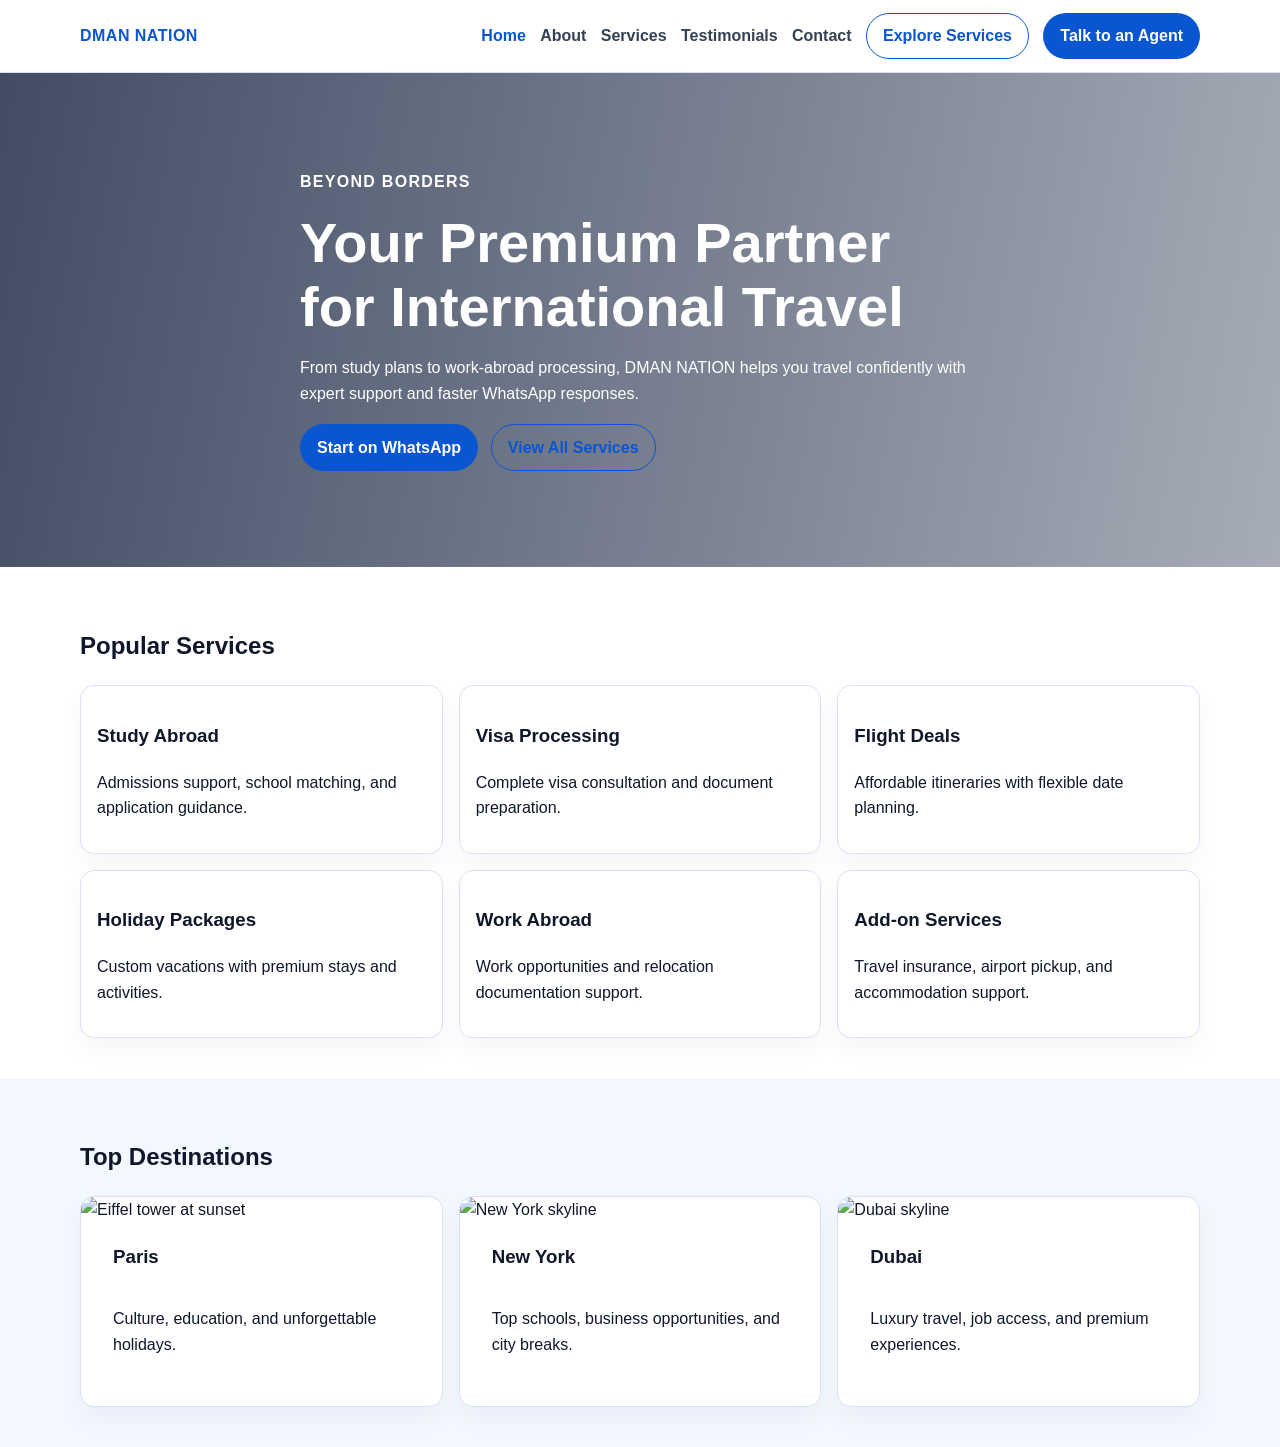
==== index.html @ 33dfa58e "Build DMAN NATION multi-page travel website" ====
<!DOCTYPE html>
<html lang="en">
<head>
  <meta charset="UTF-8" />
  <meta name="viewport" content="width=device-width, initial-scale=1.0" />
  <title>DMAN NATION | Beyond Borders</title>
  <link rel="preconnect" href="https://images.unsplash.com" />
  <link rel="stylesheet" href="styles.css" />
</head>
<body>
  <header class="site-header">
    <div class="container nav-wrap">
      <a class="brand" href="index.html">DMAN NATION</a>
      <button class="menu-toggle" aria-expanded="false" aria-controls="mobile-menu" aria-label="Toggle menu">☰</button>
      <nav id="mobile-menu" class="site-nav">
        <a href="index.html" class="active">Home</a>
        <a href="about.html">About</a>
        <a href="services.html">Services</a>
        <a href="testimonials.html">Testimonials</a>
        <a href="contact.html">Contact</a>
        <a class="btn btn-outline" href="services.html">Explore Services</a>
        <a class="btn btn-primary" href="contact.html#whatsapp-directory">Talk to an Agent</a>
      </nav>
    </div>
  </header>

  <main>
    <section class="hero" style="--hero-image:url('https://images.unsplash.com/photo-1505761671935-60b3a7427bad?auto=format&fit=crop&w=1800&q=80');">
      <div class="container hero-content">
        <p class="eyebrow">Beyond Borders</p>
        <h1>Your Premium Partner for International Travel</h1>
        <p>From study plans to work-abroad processing, DMAN NATION helps you travel confidently with expert support and faster WhatsApp responses.</p>
        <div class="hero-actions">
          <a class="btn btn-primary" href="contact.html#whatsapp-directory">Start on WhatsApp</a>
          <a class="btn btn-outline" href="services.html">View All Services</a>
        </div>
      </div>
    </section>

    <section class="section container">
      <h2>Popular Services</h2>
      <div class="grid cards-3">
        <article class="card"><h3>Study Abroad</h3><p>Admissions support, school matching, and application guidance.</p></article>
        <article class="card"><h3>Visa Processing</h3><p>Complete visa consultation and document preparation.</p></article>
        <article class="card"><h3>Flight Deals</h3><p>Affordable itineraries with flexible date planning.</p></article>
        <article class="card"><h3>Holiday Packages</h3><p>Custom vacations with premium stays and activities.</p></article>
        <article class="card"><h3>Work Abroad</h3><p>Work opportunities and relocation documentation support.</p></article>
        <article class="card"><h3>Add-on Services</h3><p>Travel insurance, airport pickup, and accommodation support.</p></article>
      </div>
    </section>

    <section class="section section-muted">
      <div class="container">
        <h2>Top Destinations</h2>
        <div class="grid cards-3 media-cards">
          <article class="card media-card">
            <img src="https://images.unsplash.com/photo-1502602898657-3e91760cbb34?auto=format&fit=crop&w=900&q=80" srcset="https://images.unsplash.com/photo-1502602898657-3e91760cbb34?auto=format&fit=crop&w=500&q=75 500w, https://images.unsplash.com/photo-1502602898657-3e91760cbb34?auto=format&fit=crop&w=900&q=80 900w" sizes="(max-width: 768px) 100vw, 33vw" alt="Eiffel tower at sunset" loading="lazy" decoding="async" />
            <div><h3>Paris</h3><p>Culture, education, and unforgettable holidays.</p></div>
          </article>
          <article class="card media-card">
            <img src="https://images.unsplash.com/photo-1538970272646-f61fabb3a8a2?auto=format&fit=crop&w=900&q=80" srcset="https://images.unsplash.com/photo-1538970272646-f61fabb3a8a2?auto=format&fit=crop&w=500&q=75 500w, https://images.unsplash.com/photo-1538970272646-f61fabb3a8a2?auto=format&fit=crop&w=900&q=80 900w" sizes="(max-width: 768px) 100vw, 33vw" alt="New York skyline" loading="lazy" decoding="async" />
            <div><h3>New York</h3><p>Top schools, business opportunities, and city breaks.</p></div>
          </article>
          <article class="card media-card">
            <img src="https://images.unsplash.com/photo-1526481280695-3c46949ffc0f?auto=format&fit=crop&w=900&q=80" srcset="https://images.unsplash.com/photo-1526481280695-3c46949ffc0f?auto=format&fit=crop&w=500&q=75 500w, https://images.unsplash.com/photo-1526481280695-3c46949ffc0f?auto=format&fit=crop&w=900&q=80 900w" sizes="(max-width: 768px) 100vw, 33vw" alt="Dubai skyline" loading="lazy" decoding="async" />
            <div><h3>Dubai</h3><p>Luxury travel, job access, and premium experiences.</p></div>
          </article>
        </div>
      </div>
    </section>
  </main>

  <a class="whatsapp-float" href="https://wa.me/2348000000000?text=Hello%20DMAN%20NATION%2C%20I%20want%20to%20travel%20beyond%20borders." target="_blank" rel="noopener">💬 WhatsApp</a>

  <script src="script.js"></script>
</body>
</html>
---- styles.css ----
:root {
  --primary: #0a55d1;
  --text: #0f172a;
  --bg: #ffffff;
  --muted: #f3f7ff;
  --border: #d9e2f5;
}

* { box-sizing: border-box; }
body {
  margin: 0;
  font-family: Inter, Segoe UI, Arial, sans-serif;
  color: var(--text);
  background: var(--bg);
  line-height: 1.6;
}
img { max-width: 100%; display: block; border-radius: 10px; }
a { color: inherit; text-decoration: none; }
.container { width: min(1120px, 92%); margin: 0 auto; }
.section { padding: 2.5rem 0; }
.section-muted { background: var(--muted); }

.site-header {
  position: sticky;
  top: 0;
  background: #fff;
  border-bottom: 1px solid var(--border);
  z-index: 999;
}
.nav-wrap {
  display: flex;
  align-items: center;
  justify-content: space-between;
  gap: 1rem;
  min-height: 72px;
}
.brand { font-weight: 800; color: var(--primary); letter-spacing: 0.03em; }
.site-nav { display: flex; align-items: center; gap: .9rem; }
.site-nav a { font-weight: 600; color: #334155; }
.site-nav a.active { color: var(--primary); }
.menu-toggle {
  display: none;
  border: 1px solid var(--border);
  background: #fff;
  font-size: 1.4rem;
  border-radius: 8px;
  padding: .35rem .6rem;
}

.btn {
  display: inline-flex;
  align-items: center;
  justify-content: center;
  border-radius: 999px;
  padding: .6rem 1rem;
  font-weight: 700;
  border: 1px solid transparent;
}
.btn-primary { background: var(--primary); color: #fff !important; }
.btn-outline { border-color: var(--primary); color: var(--primary) !important; }

.hero {
  background-image: linear-gradient(100deg, rgba(2, 17, 48, 0.75), rgba(2, 17, 48, 0.35)), var(--hero-image);
  background-size: cover;
  background-position: center;
  color: #fff;
}
.hero-content { padding: 5rem 0 6rem; max-width: 680px; }
.eyebrow { text-transform: uppercase; font-weight: 700; letter-spacing: 0.08em; }
.hero h1 { font-size: clamp(2rem, 5vw, 3.5rem); line-height: 1.15; margin: .3rem 0; }
.hero-actions { display: flex; gap: .8rem; flex-wrap: wrap; margin-top: 1.1rem; }

.grid { display: grid; gap: 1rem; }
.cards-3 { grid-template-columns: repeat(3, minmax(0,1fr)); }
.cards-2 { grid-template-columns: repeat(2, minmax(0,1fr)); }
.card {
  border: 1px solid var(--border);
  border-radius: 14px;
  background: #fff;
  padding: 1rem;
  box-shadow: 0 12px 24px rgba(10, 30, 80, 0.04);
}
.media-card { padding: 0; overflow: hidden; }
.media-card h3, .media-card p, .media-card div { padding: 0 1rem 1rem; }

.whatsapp-float {
  position: fixed;
  right: 1rem;
  bottom: 1rem;
  background: #25d366;
  color: white;
  padding: .7rem 1rem;
  border-radius: 999px;
  font-weight: 700;
  box-shadow: 0 12px 24px rgba(0,0,0,.25);
  opacity: 0;
  pointer-events: none;
  transform: translateY(12px);
  transition: .25s ease;
}
.whatsapp-float.visible {
  opacity: 1;
  pointer-events: auto;
  transform: translateY(0);
}

.cta-strip { display:flex; gap:.8rem; flex-wrap:wrap; margin-top:1rem; }
.services-subnav {
  position: sticky;
  top: 74px;
  background: #fff;
  z-index: 30;
  border: 1px solid var(--border);
  border-radius: 12px;
  padding: .6rem;
  display: flex;
  gap: .5rem;
  flex-wrap: wrap;
}
.services-subnav a {
  padding: .35rem .7rem;
  border-radius: 999px;
  border: 1px solid var(--border);
}
.services-subnav a.active {
  background: var(--primary);
  color: white;
  border-color: var(--primary);
}
.service-section { padding: 2rem 0; border-bottom: 1px dashed var(--border); scroll-margin-top: 140px; }
.inline-cta { display:flex; gap:.6rem; flex-wrap:wrap; margin-top:.8rem; }

.slider {
  border: 1px solid var(--border);
  border-radius: 14px;
  padding: 1rem;
  display: grid;
  grid-template-columns: auto 1fr auto;
  align-items: center;
  gap: .8rem;
}
.slide { display: none; }
.slide.active { display: block; }
.slider-btn {
  border: 1px solid var(--border);
  border-radius: 50%;
  width: 36px;
  height: 36px;
  background: #fff;
  font-size: 1.2rem;
}
.video-placeholder { padding: 1rem; }
.video-fallback {
  border: 2px dashed var(--border);
  border-radius: 10px;
  min-height: 170px;
  display: grid;
  place-items: center;
  color: #475569;
}

.link-card { display:block; font-weight:700; text-align:center; }
.form-card label { display:block; margin-bottom:.8rem; font-weight:600; }
.form-card input, .form-card select, .form-card textarea {
  width:100%;
  margin-top:.3rem;
  padding:.65rem;
  border:1px solid var(--border);
  border-radius:8px;
  font: inherit;
}
.feedback { min-height: 1.2rem; font-weight: 600; }
.feedback.error { color: #b91c1c; }
.feedback.success { color: #0369a1; }

@media (max-width: 880px) {
  .cards-3 { grid-template-columns: 1fr 1fr; }
  .site-nav {
    position: absolute;
    top: 72px;
    left: 0;
    right: 0;
    background: #fff;
    border-bottom: 1px solid var(--border);
    padding: .9rem 4%;
    display: none;
    flex-direction: column;
    align-items: stretch;
  }
  .site-nav.open { display: flex; }
  .menu-toggle { display: inline-block; }
}

@media (max-width: 640px) {
  .cards-3, .cards-2 { grid-template-columns: 1fr; }
}
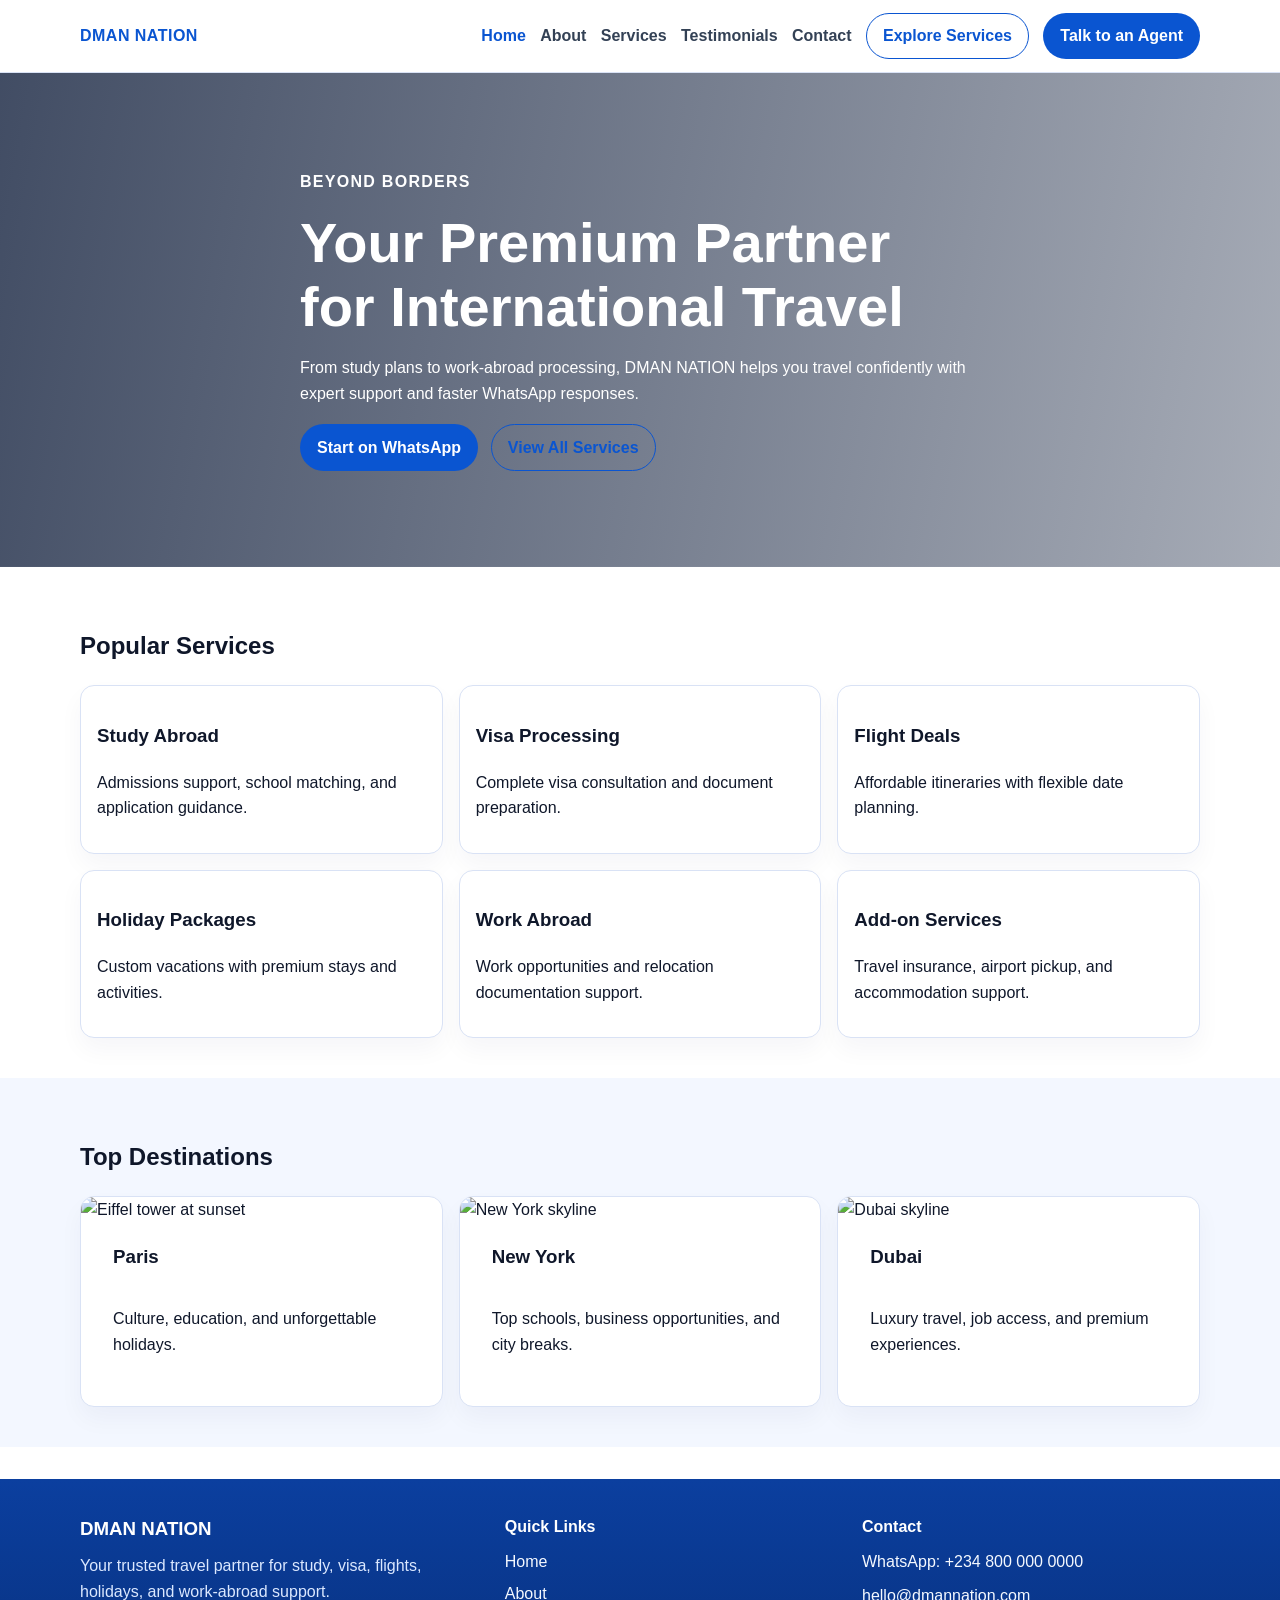
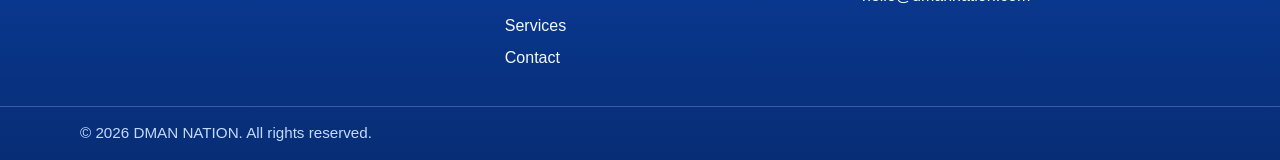
==== commit 09350e9b: "Add modern responsive footer across all pages" ====
--- a/index.html
+++ b/index.html
@@ -72,6 +72,32 @@
 
   <a class="whatsapp-float" href="https://wa.me/2348000000000?text=Hello%20DMAN%20NATION%2C%20I%20want%20to%20travel%20beyond%20borders." target="_blank" rel="noopener">💬 WhatsApp</a>
 
+  <footer class="site-footer">
+    <div class="container footer-grid">
+      <section>
+        <h3>DMAN NATION</h3>
+        <p>Your trusted travel partner for study, visa, flights, holidays, and work-abroad support.</p>
+      </section>
+      <section>
+        <h4>Quick Links</h4>
+        <ul class="footer-links">
+          <li><a href="index.html">Home</a></li>
+          <li><a href="about.html">About</a></li>
+          <li><a href="services.html">Services</a></li>
+          <li><a href="contact.html">Contact</a></li>
+        </ul>
+      </section>
+      <section>
+        <h4>Contact</h4>
+        <p><a href="https://wa.me/2348000000000" target="_blank" rel="noopener">WhatsApp: +234 800 000 0000</a></p>
+        <p><a href="mailto:hello@dmannation.com">hello@dmannation.com</a></p>
+      </section>
+    </div>
+    <div class="footer-bottom">
+      <div class="container">© <span id="currentYear"></span> DMAN NATION. All rights reserved.</div>
+    </div>
+  </footer>
+
   <script src="script.js"></script>
 </body>
 </html>
--- a/styles.css
+++ b/styles.css
@@ -194,3 +194,46 @@
 @media (max-width: 640px) {
   .cards-3, .cards-2 { grid-template-columns: 1fr; }
 }
+
+.site-footer {
+  margin-top: 2rem;
+  background: linear-gradient(180deg, #0b3f9f 0%, #072d75 100%);
+  color: #e6efff;
+}
+.footer-grid {
+  padding: 2.2rem 0;
+  display: grid;
+  grid-template-columns: 1.2fr 1fr 1fr;
+  gap: 1.2rem;
+}
+.site-footer h3,
+.site-footer h4 {
+  margin: 0 0 .6rem;
+  color: #ffffff;
+}
+.site-footer p { margin: 0 0 .5rem; color: #dbe8ff; }
+.footer-links {
+  list-style: none;
+  margin: 0;
+  padding: 0;
+  display: grid;
+  gap: .4rem;
+}
+.footer-links a,
+.site-footer a { color: #f5f9ff; }
+.footer-links a:hover,
+.site-footer a:hover { text-decoration: underline; }
+.footer-bottom {
+  border-top: 1px solid rgba(203, 221, 255, 0.25);
+  padding: .9rem 0;
+  color: #c5d9ff;
+  font-size: .95rem;
+}
+
+@media (max-width: 880px) {
+  .footer-grid { grid-template-columns: 1fr 1fr; }
+}
+
+@media (max-width: 640px) {
+  .footer-grid { grid-template-columns: 1fr; }
+}
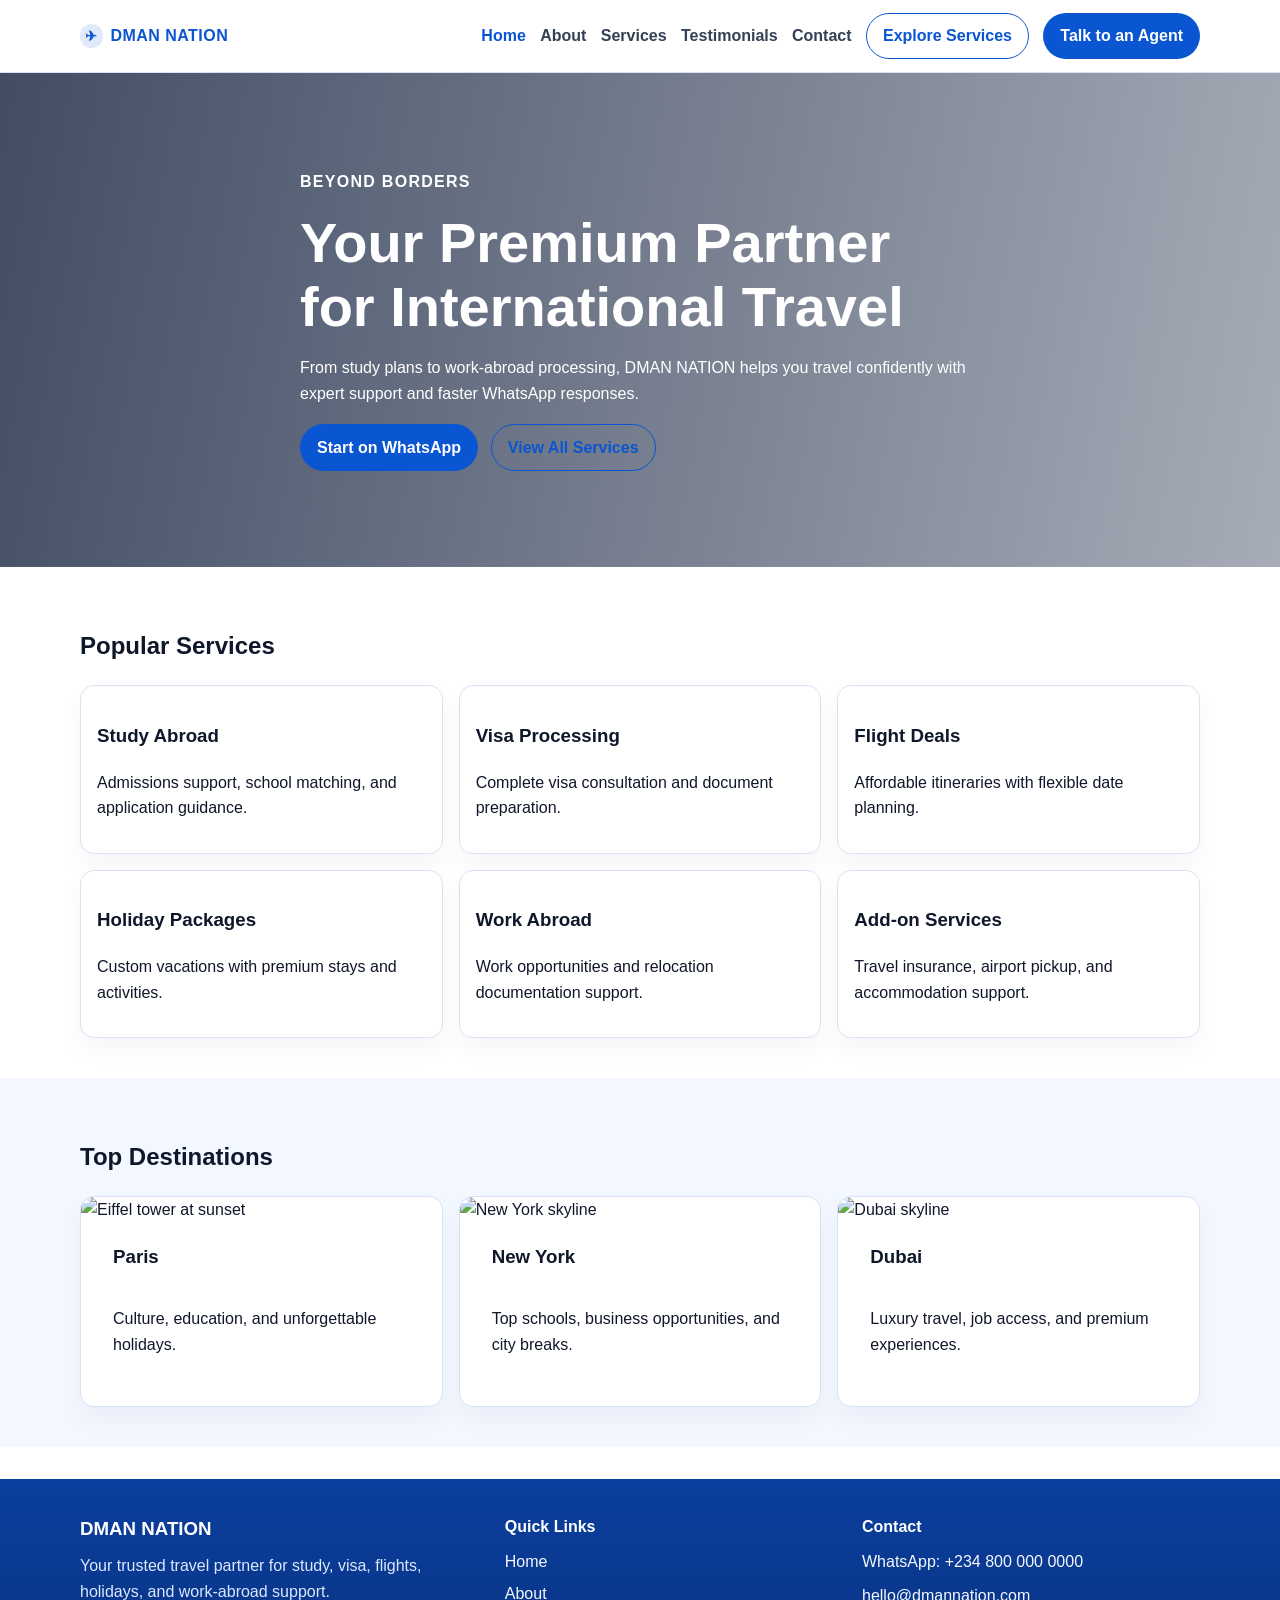
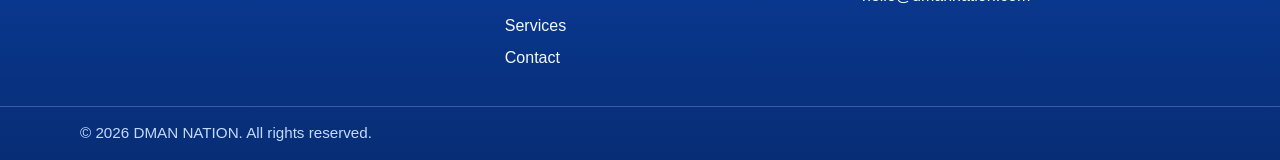
==== commit 3e002706: "Add airplane brand mark and improved WhatsApp floating icon" ====
--- a/index.html
+++ b/index.html
@@ -10,7 +10,7 @@
 <body>
   <header class="site-header">
     <div class="container nav-wrap">
-      <a class="brand" href="index.html">DMAN NATION</a>
+      <a class="brand" href="index.html"><span class="brand-mark" aria-hidden="true">✈</span><span>DMAN NATION</span></a>
       <button class="menu-toggle" aria-expanded="false" aria-controls="mobile-menu" aria-label="Toggle menu">☰</button>
       <nav id="mobile-menu" class="site-nav">
         <a href="index.html" class="active">Home</a>
@@ -70,7 +70,7 @@
     </section>
   </main>
 
-  <a class="whatsapp-float" href="https://wa.me/2348000000000?text=Hello%20DMAN%20NATION%2C%20I%20want%20to%20travel%20beyond%20borders." target="_blank" rel="noopener">💬 WhatsApp</a>
+  <a class="whatsapp-float" href="https://wa.me/2348000000000?text=Hello%20DMAN%20NATION%2C%20I%20want%20to%20travel%20beyond%20borders." target="_blank" rel="noopener"><span class="wa-icon" aria-hidden="true"><svg viewBox="0 0 24 24" role="img" focusable="false"><path fill="currentColor" d="M19.05 4.94A9.77 9.77 0 0 0 12.07 2c-5.46 0-9.9 4.45-9.9 9.92 0 1.75.46 3.46 1.32 4.96L2 22l5.23-1.36a9.86 9.86 0 0 0 4.83 1.24h.01c5.46 0 9.9-4.45 9.9-9.92 0-2.65-1.03-5.14-2.92-7.02Zm-6.98 15.26h-.01a8.2 8.2 0 0 1-4.18-1.14l-.3-.18-3.1.81.83-3.02-.2-.31a8.2 8.2 0 0 1-1.26-4.38c0-4.53 3.69-8.23 8.23-8.23 2.2 0 4.28.86 5.84 2.42a8.15 8.15 0 0 1 2.41 5.83c0 4.54-3.69 8.24-8.23 8.24Zm4.51-6.18c-.25-.13-1.46-.72-1.69-.8-.23-.08-.39-.13-.56.12-.16.24-.64.8-.78.96-.14.16-.29.18-.53.06-.25-.13-1.03-.38-1.96-1.22-.73-.66-1.23-1.47-1.37-1.72-.14-.24-.02-.37.11-.5.12-.12.25-.31.37-.47.13-.16.17-.27.25-.45.08-.16.04-.31-.02-.43-.06-.12-.56-1.35-.77-1.85-.2-.47-.4-.41-.56-.42h-.48c-.16 0-.43.06-.66.31-.23.24-.87.85-.87 2.08 0 1.22.89 2.4 1.01 2.57.12.16 1.74 2.66 4.21 3.73.59.26 1.05.41 1.41.52.59.19 1.13.16 1.56.1.47-.07 1.46-.59 1.67-1.16.21-.57.21-1.06.15-1.16-.06-.1-.23-.16-.47-.29Z"/></svg></span><span>WhatsApp</span></a>
 
   <footer class="site-footer">
     <div class="container footer-grid">
--- a/styles.css
+++ b/styles.css
@@ -34,7 +34,8 @@
   gap: 1rem;
   min-height: 72px;
 }
-.brand { font-weight: 800; color: var(--primary); letter-spacing: 0.03em; }
+.brand { display:inline-flex; align-items:center; gap:.45rem; font-weight: 800; color: var(--primary); letter-spacing: 0.03em; }
+.brand-mark { display:inline-grid; place-items:center; width:1.45rem; height:1.45rem; border-radius:50%; background: rgba(10,85,209,.12); color: var(--primary); font-size:.9rem; line-height:1; }
 .site-nav { display: flex; align-items: center; gap: .9rem; }
 .site-nav a { font-weight: 600; color: #334155; }
 .site-nav a.active { color: var(--primary); }
@@ -87,16 +88,35 @@
   position: fixed;
   right: 1rem;
   bottom: 1rem;
-  background: #25d366;
+  background: linear-gradient(145deg, #2be06f, #17b857);
   color: white;
-  padding: .7rem 1rem;
+  padding: .78rem 1rem;
   border-radius: 999px;
   font-weight: 700;
-  box-shadow: 0 12px 24px rgba(0,0,0,.25);
+  display: inline-flex;
+  align-items: center;
+  gap: .5rem;
+  border: 1px solid rgba(255, 255, 255, .35);
+  box-shadow: 0 12px 28px rgba(20, 118, 57, .45);
   opacity: 0;
   pointer-events: none;
   transform: translateY(12px);
   transition: .25s ease;
+}
+.wa-icon {
+  width: 1.25rem;
+  height: 1.25rem;
+  display: inline-grid;
+  place-items: center;
+}
+.wa-icon svg {
+  width: 100%;
+  height: 100%;
+  display: block;
+}
+.whatsapp-float:hover {
+  filter: brightness(1.05);
+  box-shadow: 0 14px 30px rgba(20, 118, 57, .55);
 }
 .whatsapp-float.visible {
   opacity: 1;
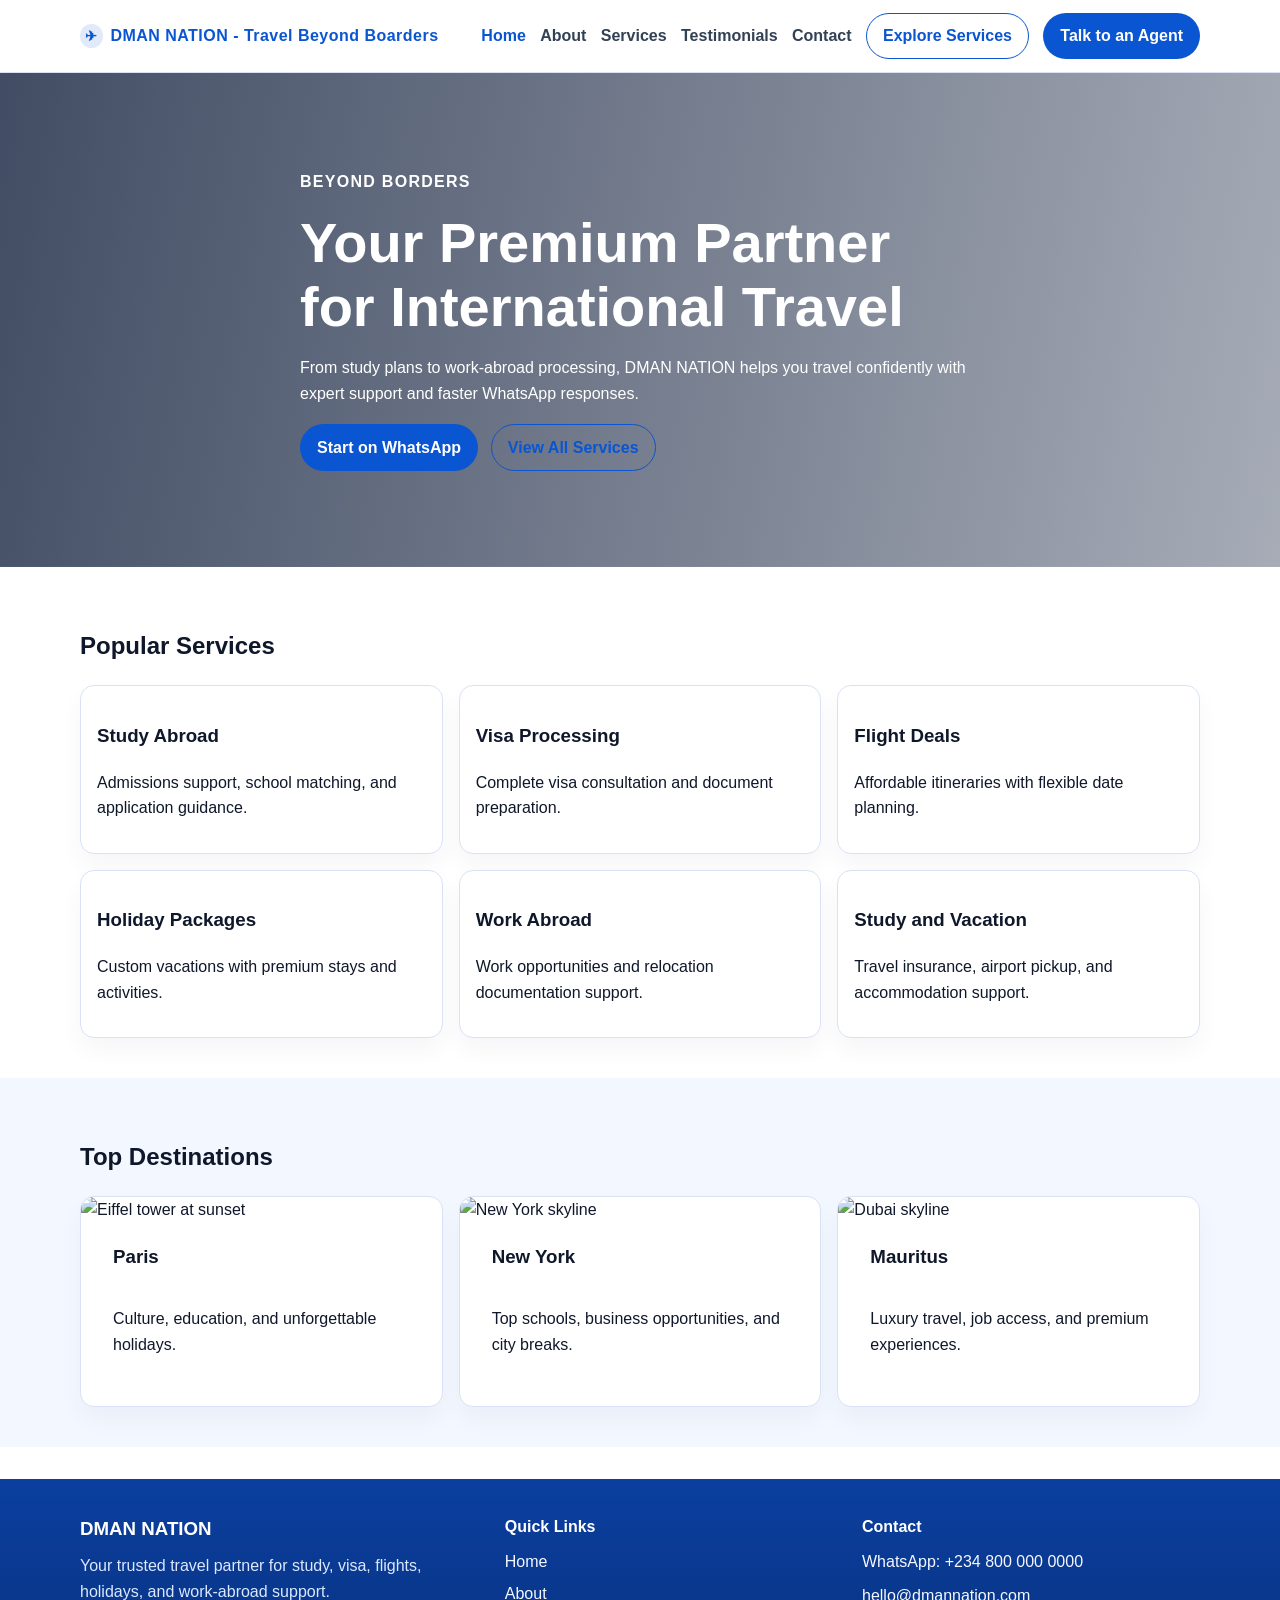
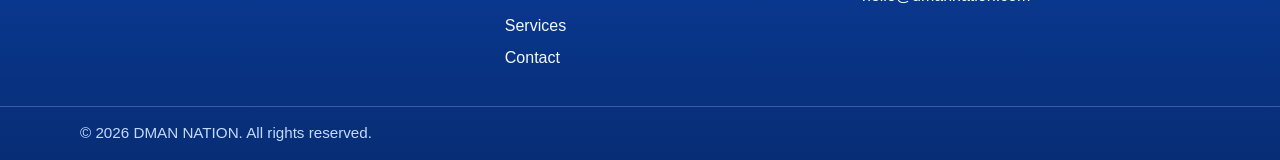
==== commit 491a6d3a: "upadate website name and added a new category and service" ====
--- a/index.html
+++ b/index.html
@@ -10,7 +10,7 @@
 <body>
   <header class="site-header">
     <div class="container nav-wrap">
-      <a class="brand" href="index.html"><span class="brand-mark" aria-hidden="true">✈</span><span>DMAN NATION</span></a>
+      <a class="brand" href="index.html"><span class="brand-mark" aria-hidden="true">✈</span><span>DMAN NATION - Travel Beyond Boarders</span></a>
       <button class="menu-toggle" aria-expanded="false" aria-controls="mobile-menu" aria-label="Toggle menu">☰</button>
       <nav id="mobile-menu" class="site-nav">
         <a href="index.html" class="active">Home</a>
@@ -45,7 +45,7 @@
         <article class="card"><h3>Flight Deals</h3><p>Affordable itineraries with flexible date planning.</p></article>
         <article class="card"><h3>Holiday Packages</h3><p>Custom vacations with premium stays and activities.</p></article>
         <article class="card"><h3>Work Abroad</h3><p>Work opportunities and relocation documentation support.</p></article>
-        <article class="card"><h3>Add-on Services</h3><p>Travel insurance, airport pickup, and accommodation support.</p></article>
+        <article class="card"><h3>Study and Vacation</h3><p>Travel insurance, airport pickup, and accommodation support.</p></article>
       </div>
     </section>
 
@@ -63,7 +63,7 @@
           </article>
           <article class="card media-card">
             <img src="https://images.unsplash.com/photo-1526481280695-3c46949ffc0f?auto=format&fit=crop&w=900&q=80" srcset="https://images.unsplash.com/photo-1526481280695-3c46949ffc0f?auto=format&fit=crop&w=500&q=75 500w, https://images.unsplash.com/photo-1526481280695-3c46949ffc0f?auto=format&fit=crop&w=900&q=80 900w" sizes="(max-width: 768px) 100vw, 33vw" alt="Dubai skyline" loading="lazy" decoding="async" />
-            <div><h3>Dubai</h3><p>Luxury travel, job access, and premium experiences.</p></div>
+            <div><h3>Mauritus</h3><p>Luxury travel, job access, and premium experiences.</p></div>
           </article>
         </div>
       </div>
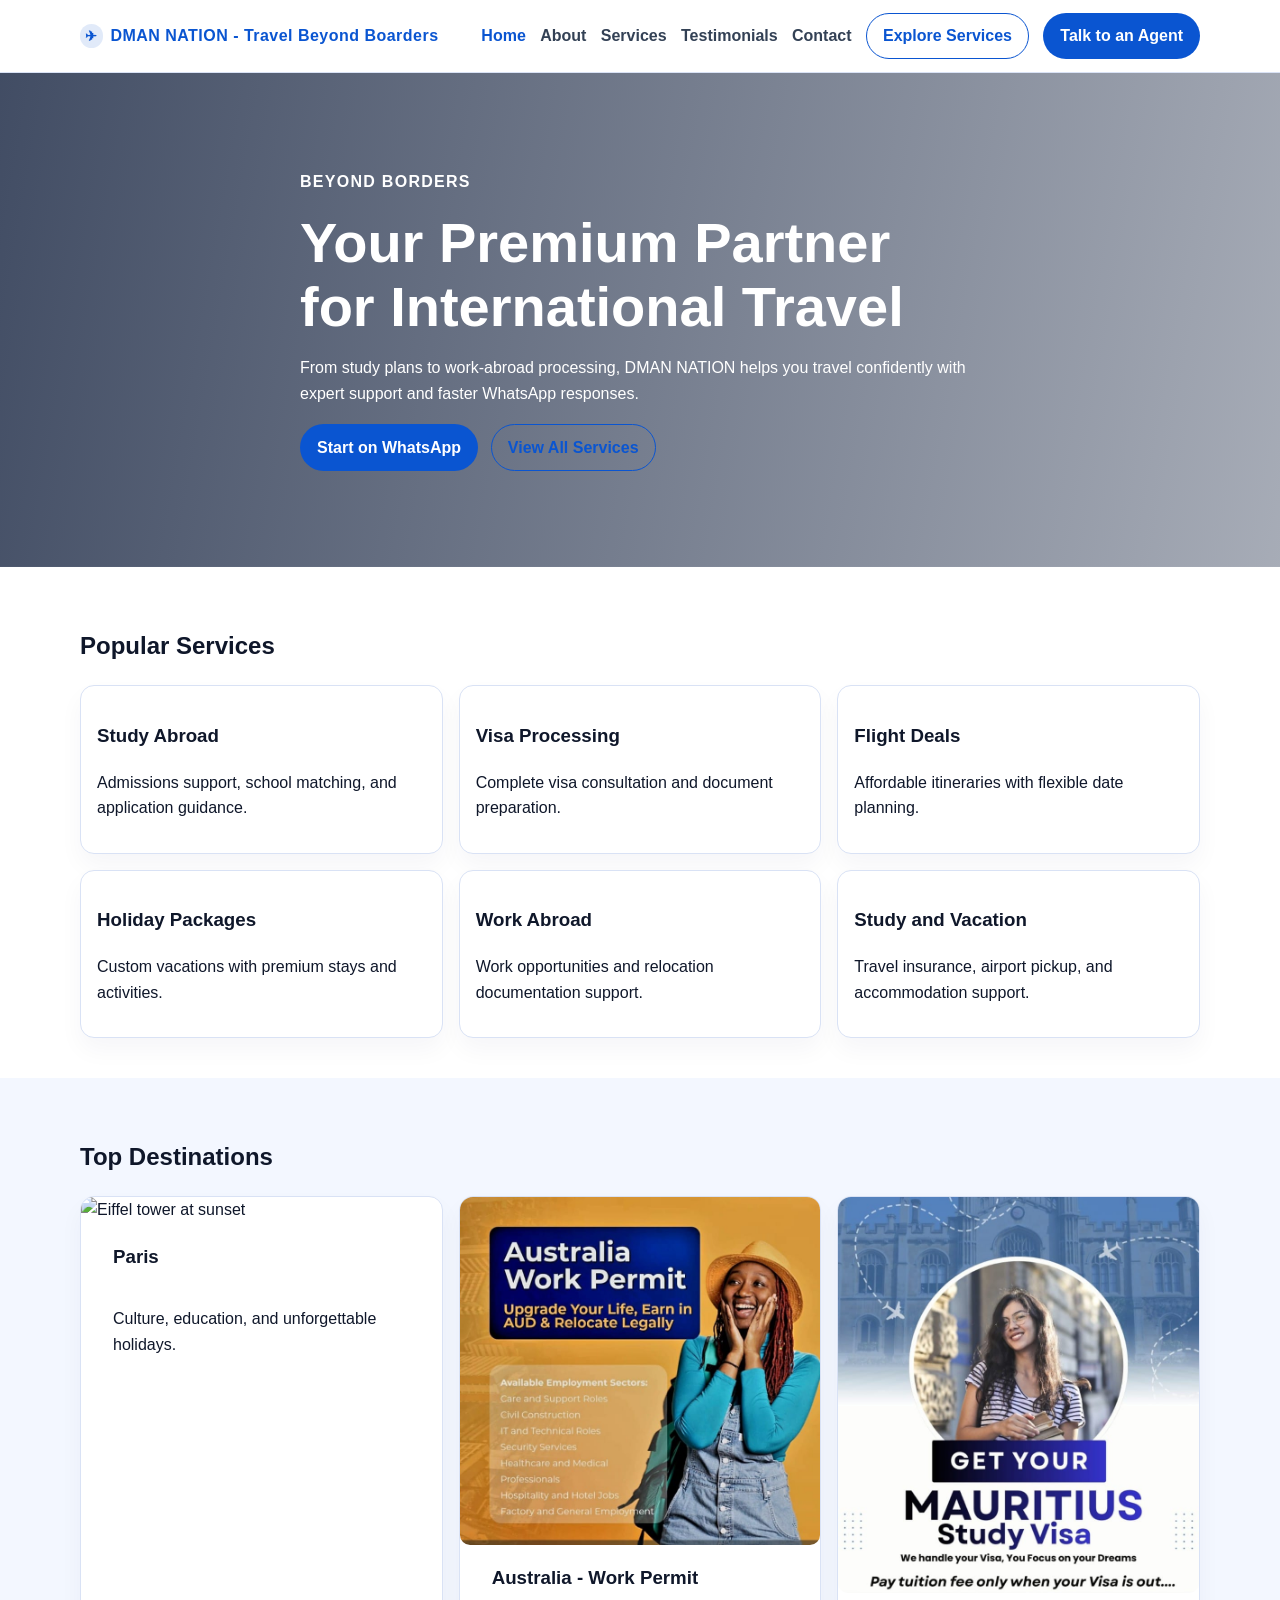
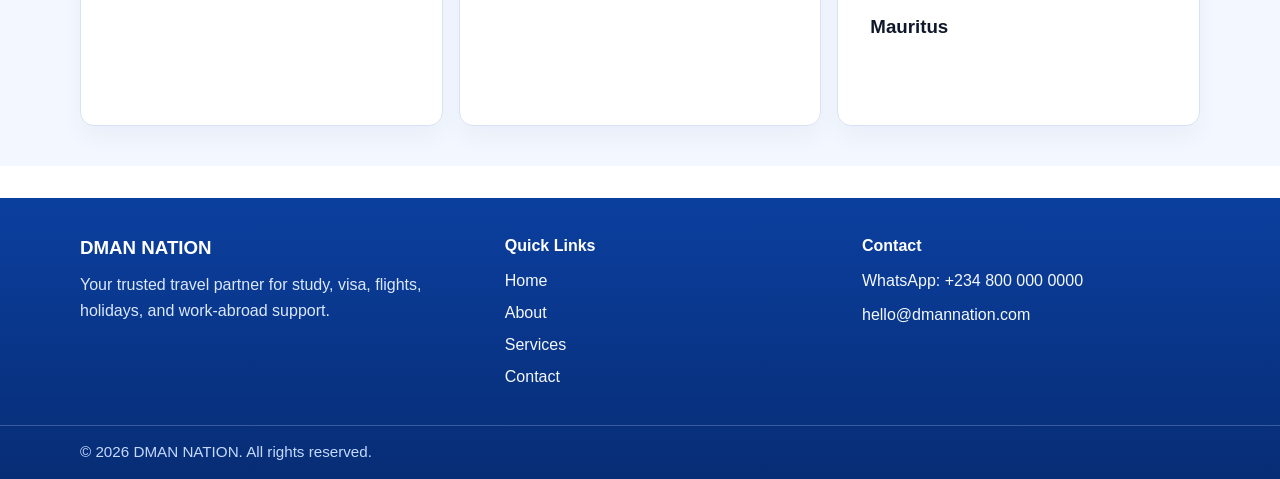
==== commit ee22300e: "images added" ====
--- a/index.html
+++ b/index.html
@@ -58,19 +58,19 @@
             <div><h3>Paris</h3><p>Culture, education, and unforgettable holidays.</p></div>
           </article>
           <article class="card media-card">
-            <img src="https://images.unsplash.com/photo-1538970272646-f61fabb3a8a2?auto=format&fit=crop&w=900&q=80" srcset="https://images.unsplash.com/photo-1538970272646-f61fabb3a8a2?auto=format&fit=crop&w=500&q=75 500w, https://images.unsplash.com/photo-1538970272646-f61fabb3a8a2?auto=format&fit=crop&w=900&q=80 900w" sizes="(max-width: 768px) 100vw, 33vw" alt="New York skyline" loading="lazy" decoding="async" />
-            <div><h3>New York</h3><p>Top schools, business opportunities, and city breaks.</p></div>
+            <img src="images/australia-work-permit.jpeg" srcset="" sizes="(max-width: 768px) 100vw, 33vw" alt="New York skyline" loading="lazy" decoding="async" />
+            <div><h3>Australia - Work Permit</h3><p></p></div>
           </article>
           <article class="card media-card">
-            <img src="https://images.unsplash.com/photo-1526481280695-3c46949ffc0f?auto=format&fit=crop&w=900&q=80" srcset="https://images.unsplash.com/photo-1526481280695-3c46949ffc0f?auto=format&fit=crop&w=500&q=75 500w, https://images.unsplash.com/photo-1526481280695-3c46949ffc0f?auto=format&fit=crop&w=900&q=80 900w" sizes="(max-width: 768px) 100vw, 33vw" alt="Dubai skyline" loading="lazy" decoding="async" />
-            <div><h3>Mauritus</h3><p>Luxury travel, job access, and premium experiences.</p></div>
+            <img src="images/matritus-visa.jpeg" srcset="" sizes="(max-width: 768px) 100vw, 33vw" alt="Dubai skyline" loading="lazy" decoding="async" />
+            <div><h3>Mauritus</h3><p></p></div>
           </article>
         </div>
       </div>
     </section>
   </main>
 
-  <a class="whatsapp-float" href="https://wa.me/2348000000000?text=Hello%20DMAN%20NATION%2C%20I%20want%20to%20travel%20beyond%20borders." target="_blank" rel="noopener"><span class="wa-icon" aria-hidden="true"><svg viewBox="0 0 24 24" role="img" focusable="false"><path fill="currentColor" d="M19.05 4.94A9.77 9.77 0 0 0 12.07 2c-5.46 0-9.9 4.45-9.9 9.92 0 1.75.46 3.46 1.32 4.96L2 22l5.23-1.36a9.86 9.86 0 0 0 4.83 1.24h.01c5.46 0 9.9-4.45 9.9-9.92 0-2.65-1.03-5.14-2.92-7.02Zm-6.98 15.26h-.01a8.2 8.2 0 0 1-4.18-1.14l-.3-.18-3.1.81.83-3.02-.2-.31a8.2 8.2 0 0 1-1.26-4.38c0-4.53 3.69-8.23 8.23-8.23 2.2 0 4.28.86 5.84 2.42a8.15 8.15 0 0 1 2.41 5.83c0 4.54-3.69 8.24-8.23 8.24Zm4.51-6.18c-.25-.13-1.46-.72-1.69-.8-.23-.08-.39-.13-.56.12-.16.24-.64.8-.78.96-.14.16-.29.18-.53.06-.25-.13-1.03-.38-1.96-1.22-.73-.66-1.23-1.47-1.37-1.72-.14-.24-.02-.37.11-.5.12-.12.25-.31.37-.47.13-.16.17-.27.25-.45.08-.16.04-.31-.02-.43-.06-.12-.56-1.35-.77-1.85-.2-.47-.4-.41-.56-.42h-.48c-.16 0-.43.06-.66.31-.23.24-.87.85-.87 2.08 0 1.22.89 2.4 1.01 2.57.12.16 1.74 2.66 4.21 3.73.59.26 1.05.41 1.41.52.59.19 1.13.16 1.56.1.47-.07 1.46-.59 1.67-1.16.21-.57.21-1.06.15-1.16-.06-.1-.23-.16-.47-.29Z"/></svg></span><span>WhatsApp</span></a>
+  <a class="whatsapp-float" href="https://wa.me/+23059380834?text=Hello%20DMAN%20NATION%2C%20I%20want%20to%20travel%20beyond%20borders." target="_blank" rel="noopener"><span class="wa-icon" aria-hidden="true"><svg viewBox="0 0 24 24" role="img" focusable="false"><path fill="currentColor" d="M19.05 4.94A9.77 9.77 0 0 0 12.07 2c-5.46 0-9.9 4.45-9.9 9.92 0 1.75.46 3.46 1.32 4.96L2 22l5.23-1.36a9.86 9.86 0 0 0 4.83 1.24h.01c5.46 0 9.9-4.45 9.9-9.92 0-2.65-1.03-5.14-2.92-7.02Zm-6.98 15.26h-.01a8.2 8.2 0 0 1-4.18-1.14l-.3-.18-3.1.81.83-3.02-.2-.31a8.2 8.2 0 0 1-1.26-4.38c0-4.53 3.69-8.23 8.23-8.23 2.2 0 4.28.86 5.84 2.42a8.15 8.15 0 0 1 2.41 5.83c0 4.54-3.69 8.24-8.23 8.24Zm4.51-6.18c-.25-.13-1.46-.72-1.69-.8-.23-.08-.39-.13-.56.12-.16.24-.64.8-.78.96-.14.16-.29.18-.53.06-.25-.13-1.03-.38-1.96-1.22-.73-.66-1.23-1.47-1.37-1.72-.14-.24-.02-.37.11-.5.12-.12.25-.31.37-.47.13-.16.17-.27.25-.45.08-.16.04-.31-.02-.43-.06-.12-.56-1.35-.77-1.85-.2-.47-.4-.41-.56-.42h-.48c-.16 0-.43.06-.66.31-.23.24-.87.85-.87 2.08 0 1.22.89 2.4 1.01 2.57.12.16 1.74 2.66 4.21 3.73.59.26 1.05.41 1.41.52.59.19 1.13.16 1.56.1.47-.07 1.46-.59 1.67-1.16.21-.57.21-1.06.15-1.16-.06-.1-.23-.16-.47-.29Z"/></svg></span><span>WhatsApp</span></a>
 
   <footer class="site-footer">
     <div class="container footer-grid">
@@ -89,7 +89,7 @@
       </section>
       <section>
         <h4>Contact</h4>
-        <p><a href="https://wa.me/2348000000000" target="_blank" rel="noopener">WhatsApp: +234 800 000 0000</a></p>
+        <p><a href="https://wa.me/+23059380834" target="_blank" rel="noopener">WhatsApp: +234 800 000 0000</a></p>
         <p><a href="mailto:hello@dmannation.com">hello@dmannation.com</a></p>
       </section>
     </div>
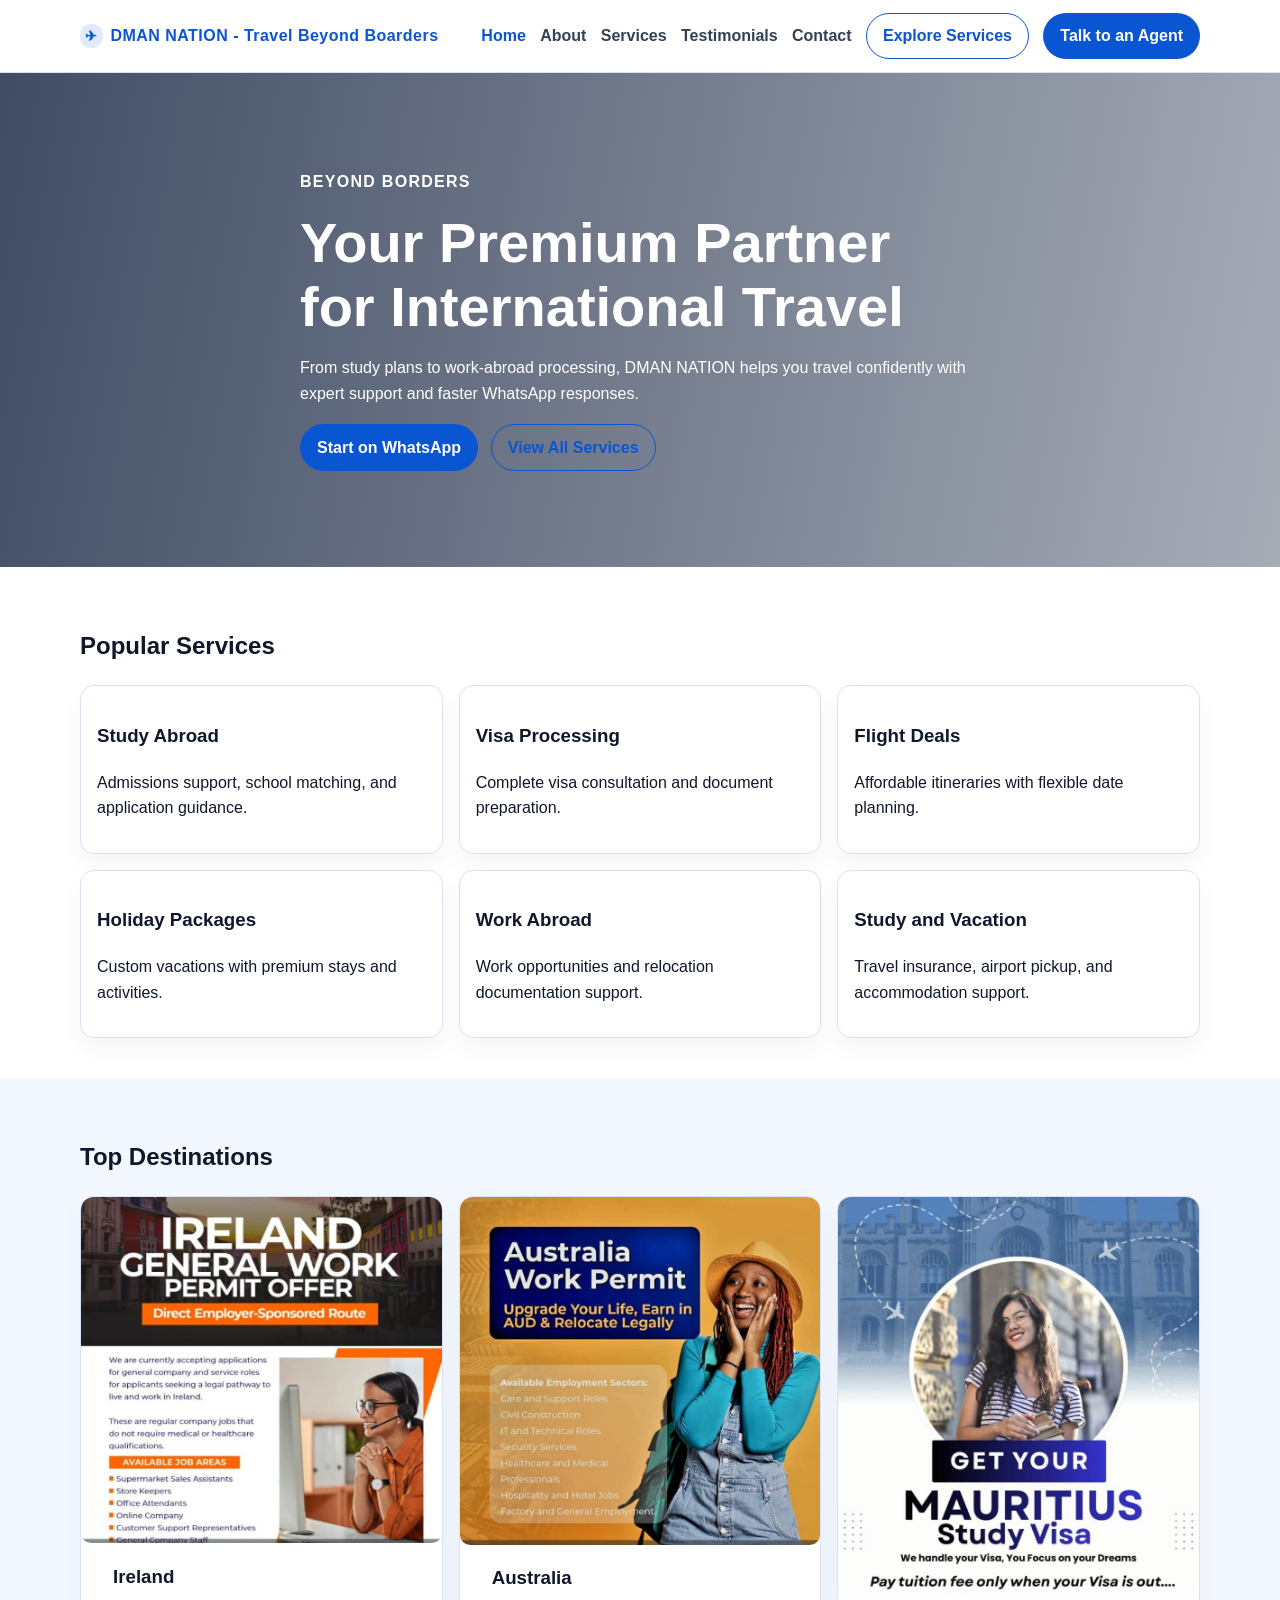
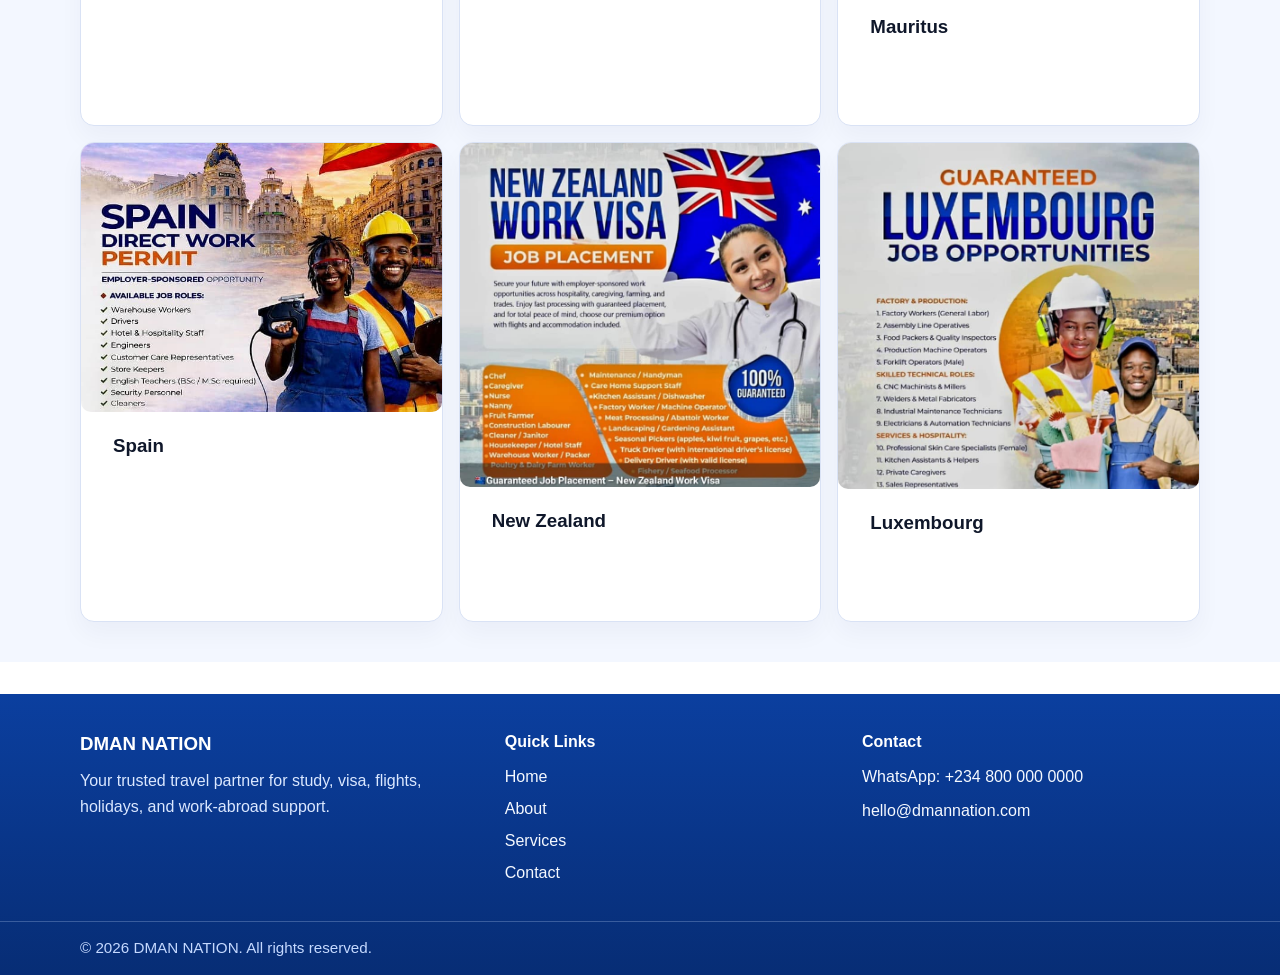
==== commit 5679e509: "images" ====
--- a/index.html
+++ b/index.html
@@ -54,16 +54,28 @@
         <h2>Top Destinations</h2>
         <div class="grid cards-3 media-cards">
           <article class="card media-card">
-            <img src="https://images.unsplash.com/photo-1502602898657-3e91760cbb34?auto=format&fit=crop&w=900&q=80" srcset="https://images.unsplash.com/photo-1502602898657-3e91760cbb34?auto=format&fit=crop&w=500&q=75 500w, https://images.unsplash.com/photo-1502602898657-3e91760cbb34?auto=format&fit=crop&w=900&q=80 900w" sizes="(max-width: 768px) 100vw, 33vw" alt="Eiffel tower at sunset" loading="lazy" decoding="async" />
-            <div><h3>Paris</h3><p>Culture, education, and unforgettable holidays.</p></div>
+            <img src="images/ireland.jpeg" srcset="" sizes="(max-width: 768px) 100vw, 33vw" alt="Eiffel tower at sunset" loading="lazy" decoding="async" />
+            <div><h3>Ireland</h3><p></p></div>
           </article>
           <article class="card media-card">
             <img src="images/australia-work-permit.jpeg" srcset="" sizes="(max-width: 768px) 100vw, 33vw" alt="New York skyline" loading="lazy" decoding="async" />
-            <div><h3>Australia - Work Permit</h3><p></p></div>
+            <div><h3>Australia</h3><p></p></div>
           </article>
           <article class="card media-card">
             <img src="images/matritus-visa.jpeg" srcset="" sizes="(max-width: 768px) 100vw, 33vw" alt="Dubai skyline" loading="lazy" decoding="async" />
             <div><h3>Mauritus</h3><p></p></div>
+          </article>
+          <article class="card media-card">
+            <img src="images/spain.jpeg" srcset="" sizes="(max-width: 768px) 100vw, 33vw" alt="Dubai skyline" loading="lazy" decoding="async" />
+            <div><h3>Spain</h3><p></p></div>
+          </article>
+          <article class="card media-card">
+            <img src="images/new-zealand.jpeg" srcset="" sizes="(max-width: 768px) 100vw, 33vw" alt="Dubai skyline" loading="lazy" decoding="async" />
+            <div><h3>New Zealand</h3><p></p></div>
+          </article>
+          <article class="card media-card">
+            <img src="images/luxembourg.jpeg" srcset="" sizes="(max-width: 768px) 100vw, 33vw" alt="Dubai skyline" loading="lazy" decoding="async" />
+            <div><h3>Luxembourg</h3><p></p></div>
           </article>
         </div>
       </div>
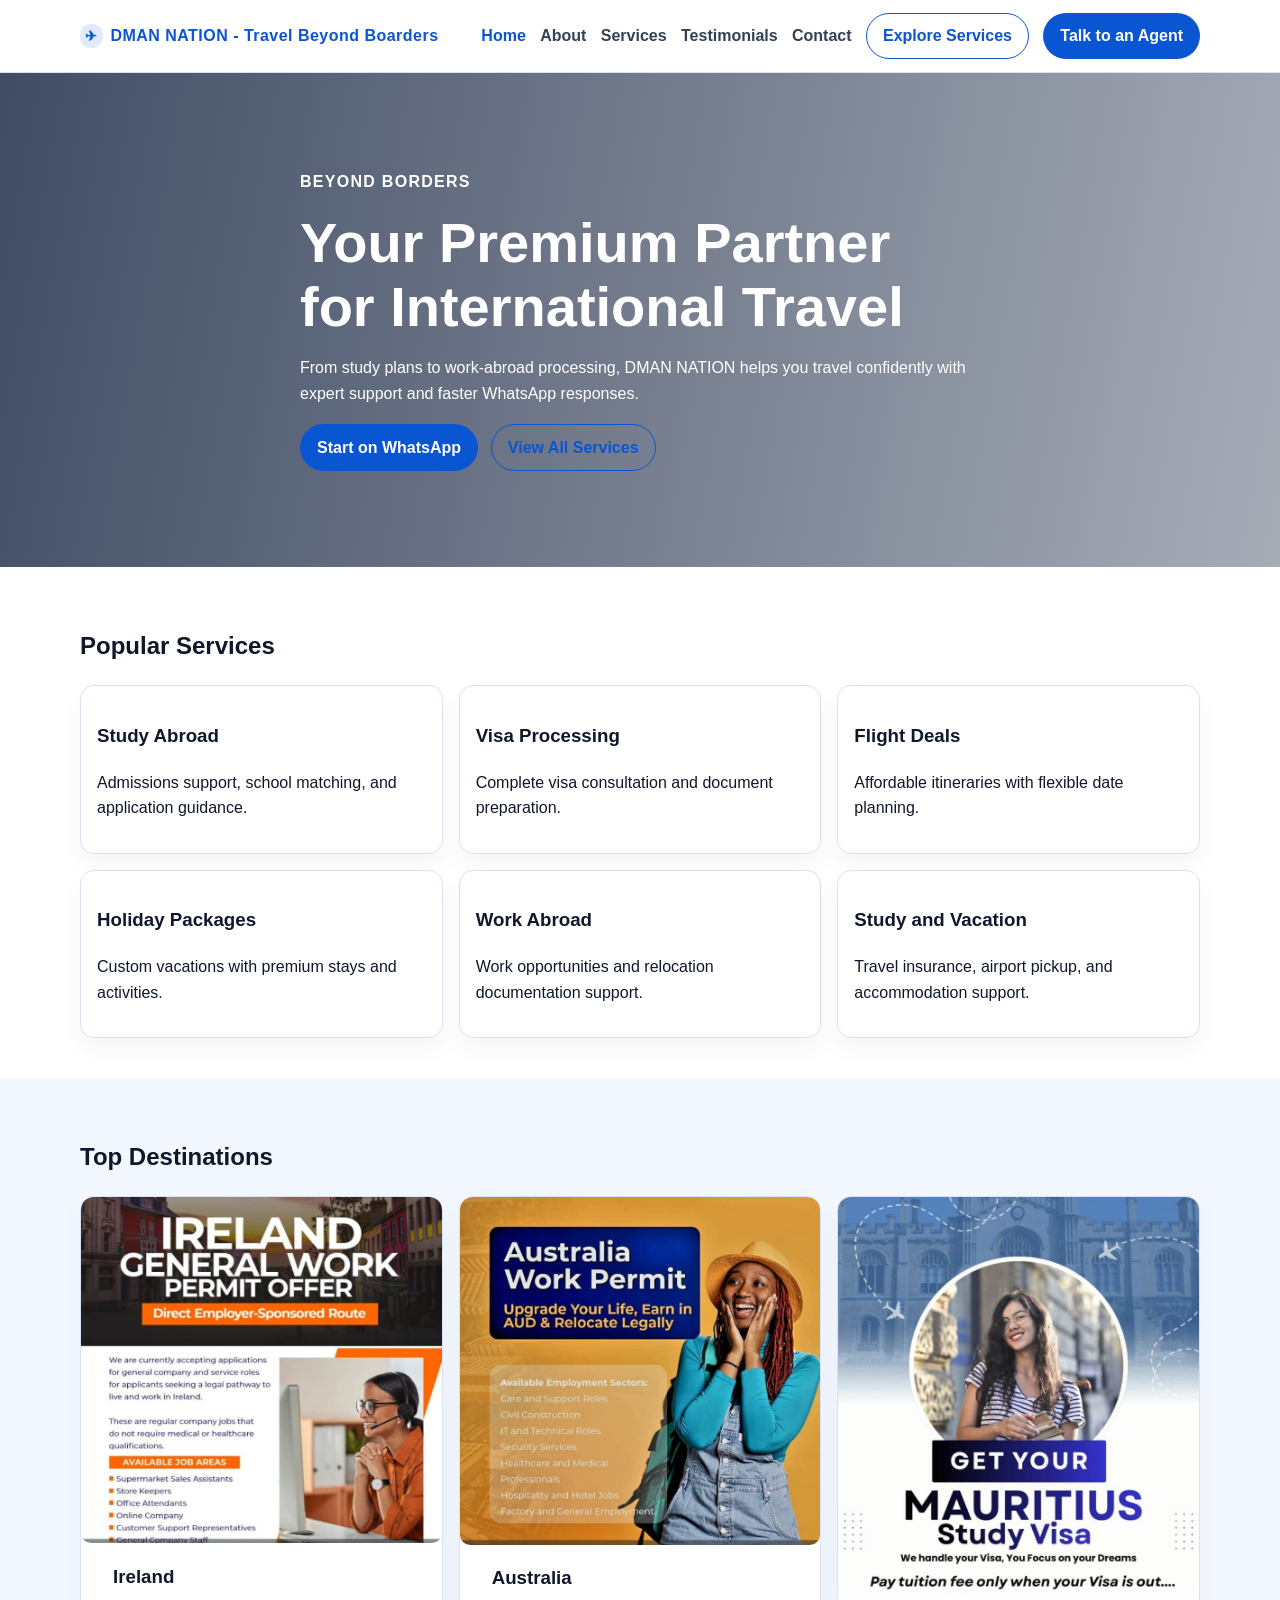
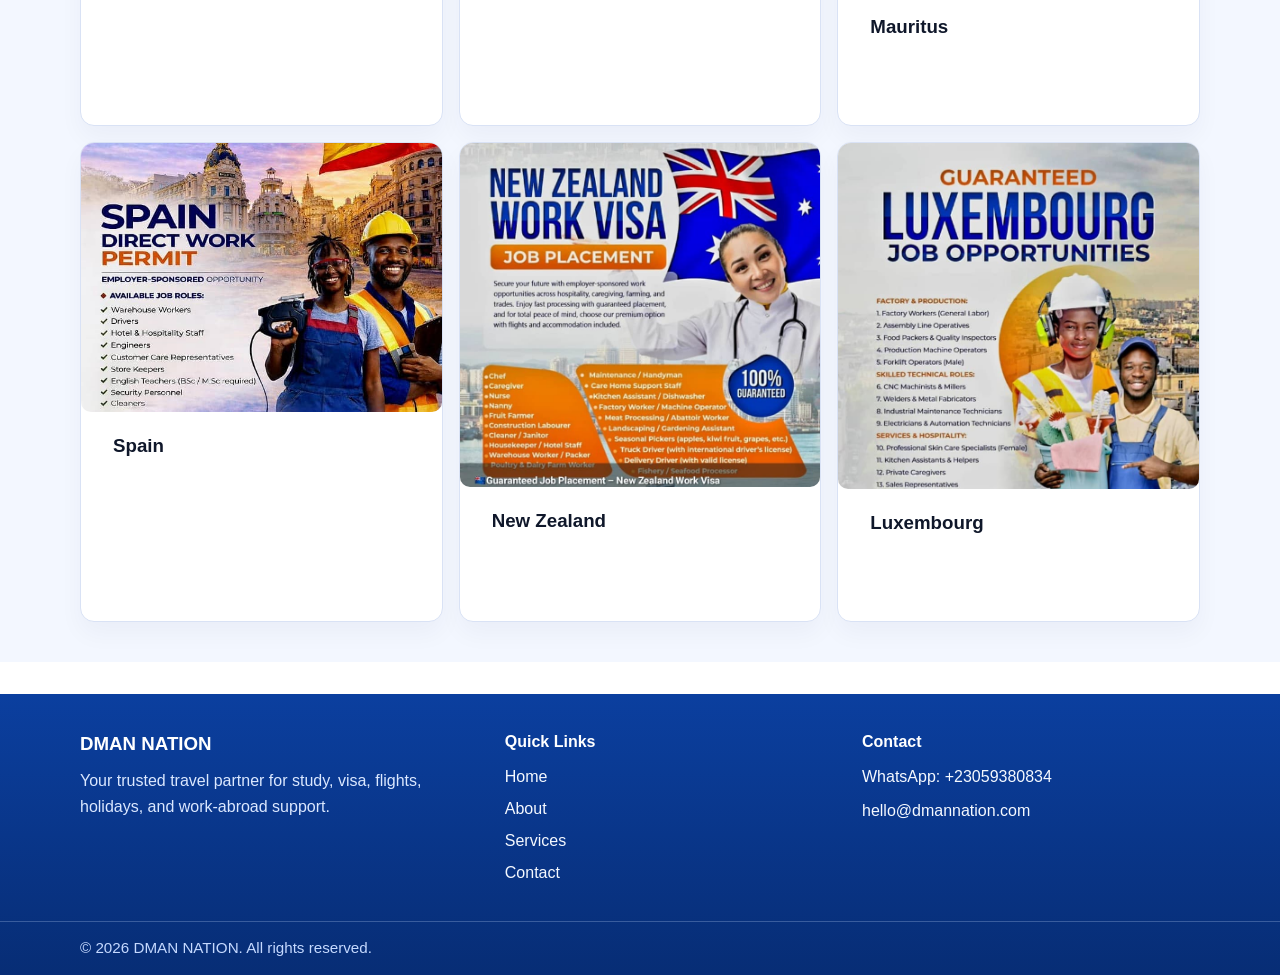
==== commit c04d888b: "images and whatsApp no; added" ====
--- a/index.html
+++ b/index.html
@@ -101,7 +101,7 @@
       </section>
       <section>
         <h4>Contact</h4>
-        <p><a href="https://wa.me/+23059380834" target="_blank" rel="noopener">WhatsApp: +234 800 000 0000</a></p>
+        <p><a href="https://wa.me/+23059380834" target="_blank" rel="noopener">WhatsApp: +23059380834</a></p>
         <p><a href="mailto:hello@dmannation.com">hello@dmannation.com</a></p>
       </section>
     </div>
